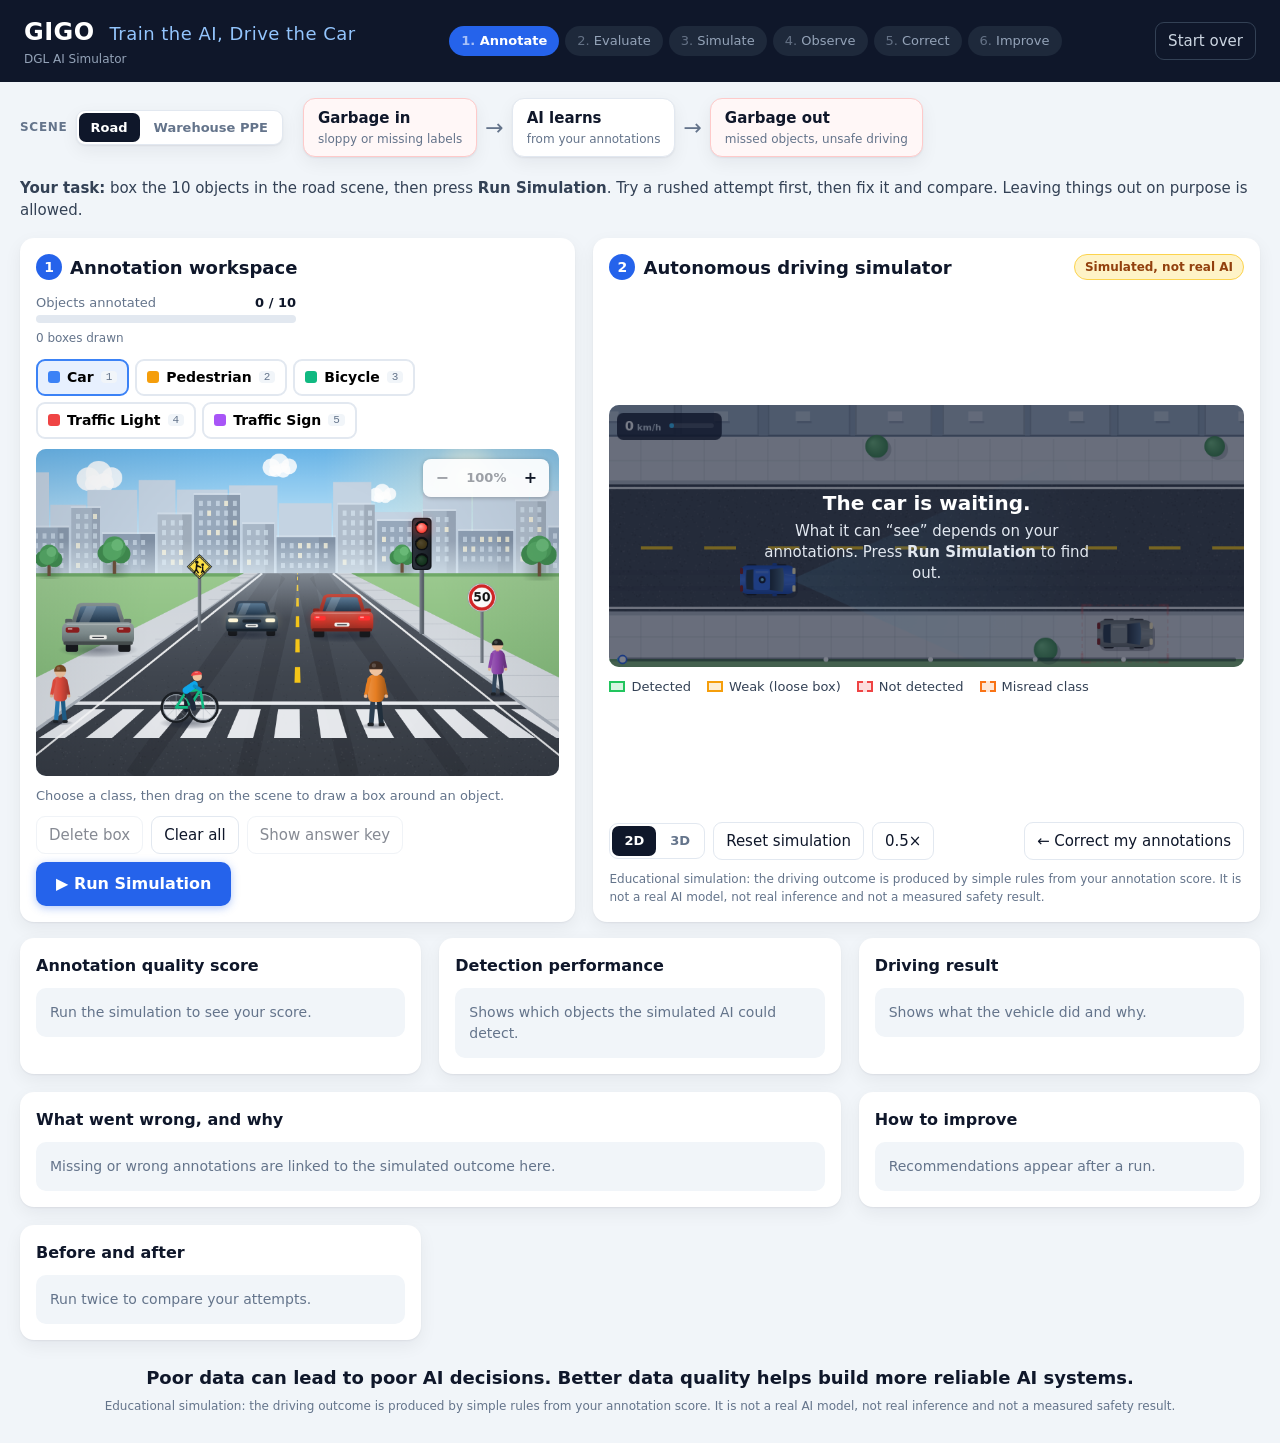
==== index.html @ 75713b83 "Add GIGO annotation/sim app with road and warehouse PPE scenes" ====
<!doctype html>
<html lang="en">
<head>
<meta charset="utf-8">
<meta name="viewport" content="width=device-width, initial-scale=1">
<title>GIGO – Train the AI, Drive the Car</title>
<link rel="stylesheet" href="css/styles.css">
</head>
<body>
<header class="topbar">
  <div class="brand">
    <h1>GIGO <span id="tagline">Train the AI, Drive the Car</span></h1>
    <p>DGL AI Simulator</p>
  </div>
  <ol id="stepper" class="stepper" aria-label="Learning cycle">
    <li>Annotate</li><li>Evaluate</li><li>Simulate</li><li>Observe</li><li>Correct</li><li>Improve</li>
  </ol>
  <button id="btn-startover" class="ghost" type="button">Start over</button>
</header>

<section class="intro" aria-label="What this is">
  <div class="scene-pick">
    <span class="scene-pick-label">Scene</span>
    <div class="seg" role="group" aria-label="Choose a scene">
      <button id="btn-scene-road" type="button" aria-pressed="true">Road</button>
      <button id="btn-scene-warehouse" type="button" aria-pressed="false">Warehouse PPE</button>
    </div>
  </div>
  <div class="flow">
    <div class="node bad">Garbage in<small>sloppy or missing labels</small></div>
    <div class="arrow">&rarr;</div>
    <div class="node">AI learns<small>from your annotations</small></div>
    <div class="arrow">&rarr;</div>
    <div class="node bad">Garbage out<small id="garbage-out">missed objects, unsafe driving</small></div>
  </div>
  <p id="intro-text"></p>
</section>

<main class="panels">
  <section class="panel" id="panel-annotate" aria-labelledby="h-annot">
    <div class="panel-head">
      <h2 id="h-annot"><span class="num">1</span> Annotation workspace</h2>
      <div class="progress" aria-live="polite">
        <div class="progress-top"><span>Objects annotated</span><b id="progress-count">0 / 10</b></div>
        <div class="bar"><div id="progress-fill"></div></div>
        <small id="progress-boxes">0 boxes drawn</small>
      </div>
    </div>
    <div id="class-bar" class="class-bar" role="group" aria-label="Object class"></div>
    <div class="stage"><canvas id="annot-canvas" width="800" height="500" aria-label="Road scene to annotate"></canvas></div>
    <p id="hint" class="hint"></p>
    <div class="toolbar">
      <button id="btn-delete" type="button" class="ghost" disabled>Delete box</button>
      <button id="btn-clear" type="button" class="ghost">Clear all</button>
      <button id="btn-key" type="button" class="ghost" aria-pressed="false" title="Available after your first run">Show answer key</button>
      <span class="spacer"></span>
      <button id="btn-run" type="button" class="primary">&#9654; Run Simulation</button>
    </div>
  </section>

  <section class="panel" id="panel-sim" aria-labelledby="h-sim">
    <div class="panel-head">
      <h2 id="h-sim"><span class="num">2</span> <span id="sim-title">Autonomous driving simulator</span></h2>
      <span class="badge" title="The outcome comes from simple rules, not a real AI model">Simulated, not real AI</span>
    </div>
    <div class="stage sim-stage">
      <canvas id="sim-canvas" width="800" height="330" aria-label="Top-down driving simulation"></canvas>
      <div id="sim-overlay" class="overlay">
        <div id="sim-idle"></div>
      </div>
    </div>
    <ul class="legend">
      <li><i style="--c:#22c55e"></i>Detected</li>
      <li><i style="--c:#f59e0b"></i>Weak (loose box)</li>
      <li><i style="--c:#ef4444" class="dash"></i>Not detected</li>
      <li><i style="--c:#f97316" class="dash"></i>Misread class</li>
    </ul>
    <div class="toolbar">
      <div id="view-seg" class="seg" role="group" aria-label="Camera view">
        <button id="btn-view-2d" type="button" aria-pressed="true" title="Top-down view">2D</button>
        <button id="btn-view-3d" type="button" aria-pressed="false" title="Chase-camera view">3D</button>
      </div>
      <button id="btn-reset-sim" type="button" class="ghost">Reset simulation</button>
      <button id="btn-speed" type="button" class="ghost" title="Playback speed">0.5&times;</button>
      <button id="btn-pause" type="button" class="ghost" aria-pressed="false" hidden>&#10074;&#10074; Pause</button>
      <button id="btn-skip" type="button" class="ghost" hidden>Skip to result</button>
      <span class="spacer"></span>
      <button id="btn-correct" type="button" class="ghost">&larr; Correct my annotations</button>
    </div>
    <p class="note disclaimer-text"></p>
  </section>
</main>

<section id="results" class="results" aria-label="Results and feedback">
  <article class="card">
    <h3>Annotation quality score</h3>
    <p id="score-empty" class="empty">Run the simulation to see your score.</p>
    <div id="score-body" hidden>
      <div class="score-top"><div id="score-gauge" class="gauge"></div><div id="score-band" class="bandrow"></div></div>
      <ul id="score-metrics" class="metrics"></ul>
    </div>
  </article>

  <article class="card">
    <h3>Detection performance</h3>
    <p id="detect-empty" class="empty">Shows which objects the simulated AI could detect.</p>
    <div id="detect-body" hidden>
      <p id="detect-sum" class="sum"></p>
      <ul id="detect-list" class="detect"></ul>
      <small class="muted">Click a row to see where the object is.</small>
    </div>
  </article>

  <article class="card">
    <h3 id="drive-title">Driving result</h3>
    <p id="drive-empty" class="empty">Shows what the vehicle did and why.</p>
    <div id="drive-body" hidden>
      <div id="drive-head" class="outcome"></div>
      <div id="drive-chips" class="stats"></div>
      <ul id="drive-log" class="log"></ul>
    </div>
  </article>

  <article class="card wide">
    <h3>What went wrong, and why</h3>
    <p id="why-empty" class="empty">Missing or wrong annotations are linked to the simulated outcome here.</p>
    <div id="why-body" hidden><ul id="why-list" class="why"></ul></div>
  </article>

  <article class="card">
    <h3>How to improve</h3>
    <p id="fix-empty" class="empty">Recommendations appear after a run.</p>
    <div id="fix-body" hidden>
      <ul id="fix-list" class="fix"></ul>
      <button id="btn-correct2" type="button" class="primary small" onclick="document.getElementById('btn-correct').click()">Correct and run again</button>
    </div>
  </article>

  <article class="card">
    <h3>Before and after</h3>
    <p id="compare-empty" class="empty">Run twice to compare your attempts.</p>
    <div id="compare-body" hidden>
      <p id="compare-note" class="muted"></p>
      <table id="compare-table" class="compare"></table>
    </div>
  </article>
</section>

<footer class="foot">
  <p id="core-message" class="core"></p>
  <p class="disclaimer-text"></p>
</footer>

<script src="js/config.js"></script>
<script src="js/scene.js"></script>
<script src="js/warehouse.js"></script>
<script src="js/evaluator.js"></script>
<script src="js/annotator.js"></script>
<script src="js/simulator.js"></script>
<script src="js/sim-3d.js"></script>
<script src="js/sim-view.js"></script>
<script src="js/ppe-sim.js"></script>
<script src="js/ppe-view.js"></script>
<script src="js/feedback.js"></script>
<script src="js/app.js"></script>
</body>
</html>
---- css/styles.css ----
:root {
  --bg: #f1f5f9; --card: #ffffff; --ink: #0f172a; --muted: #64748b; --line: #e2e8f0;
  --brand: #2563eb; --brand-ink: #1e40af; --ok: #16a34a; --warn: #d97706; --bad: #dc2626; --mid: #ea580c;
  --radius: 14px; --ease-out: cubic-bezier(.16, 1, .3, 1); --shadow: 0 1px 2px rgba(15,23,42,.06), 0 6px 18px rgba(15,23,42,.06);
}
* { box-sizing: border-box; }
html { scroll-behavior: smooth; }
body { margin: 0; background: var(--bg); color: var(--ink); font: 15px/1.5 system-ui, -apple-system, "Segoe UI", Roboto, sans-serif; }
button { font: inherit; cursor: pointer; }
button:disabled { cursor: not-allowed; opacity: .5; }
h1, h2, h3, p { margin: 0; }

/* header */
.topbar { display: flex; align-items: center; gap: 24px; padding: 14px 24px; background: #0f172a; color: #fff; flex-wrap: wrap; }
.brand h1 { font-size: 24px; letter-spacing: .02em; font-weight: 800; }
.brand h1 span { font-weight: 500; color: #93c5fd; margin-left: 6px; font-size: 18px; }
.brand p { font-size: 12px; color: #94a3b8; }
.stepper { list-style: none; display: flex; gap: 6px; margin: 0 auto; padding: 0; flex-wrap: wrap; }
.stepper li { padding: 5px 12px; border-radius: 999px; font-size: 13px; background: #1e293b; color: #94a3b8; counter-increment: s; }
.stepper li::before { content: counter(s) ". "; opacity: .6; }
.stepper { counter-reset: s; }
.stepper li.done { color: #bbf7d0; }
.stepper li.active { background: var(--brand); color: #fff; font-weight: 700; }
.ghost { background: transparent; border: 1px solid var(--line); color: inherit; border-radius: 9px; padding: 7px 12px; }
.topbar .ghost { border-color: #334155; color: #cbd5e1; }
.ghost:hover:not(:disabled) { background: rgba(100,116,139,.12); }
.ghost[aria-pressed="true"] { background: #fef3c7; border-color: #f59e0b; color: #92400e; }
.primary { background: var(--brand); color: #fff; border: 0; border-radius: 10px; padding: 10px 20px; font-weight: 700; font-size: 16px; box-shadow: 0 2px 8px rgba(37,99,235,.35); }
.primary:hover:not(:disabled) { background: var(--brand-ink); }
.primary.small { padding: 8px 14px; font-size: 14px; margin-top: 10px; }
:focus-visible { outline: 3px solid #93c5fd; outline-offset: 2px; }

/* intro */
.intro { max-width: 1500px; margin: 16px auto 0; padding: 0 20px; display: flex; gap: 20px; align-items: center; flex-wrap: wrap; }
.flow { display: flex; align-items: center; gap: 8px; }
.node { background: var(--card); border: 1px solid var(--line); border-radius: 12px; padding: 8px 14px; font-weight: 700; box-shadow: var(--shadow); }
.node small { display: block; font-weight: 400; color: var(--muted); font-size: 12px; }
.node.bad { border-color: #fecaca; background: #fff7f7; }
.arrow { color: var(--muted); font-size: 22px; }
.intro p { flex: 1 1 320px; color: #334155; }

/* panels */
.panels { max-width: 1500px; margin: 16px auto; padding: 0 20px; display: grid; grid-template-columns: minmax(0, 1fr) minmax(0, 1.2fr); gap: 18px; }
.panel { background: var(--card); border-radius: var(--radius); box-shadow: var(--shadow); padding: 16px; min-width: 0; display: flex; flex-direction: column; gap: 10px; }
.panel-head { display: flex; justify-content: space-between; align-items: flex-start; gap: 12px; flex-wrap: wrap; }
.panel h2 { font-size: 18px; display: flex; align-items: center; gap: 8px; }
.num { display: inline-grid; place-items: center; width: 26px; height: 26px; border-radius: 50%; background: var(--brand); color: #fff; font-size: 14px; }
.badge { background: #fef3c7; color: #92400e; border: 1px solid #fcd34d; border-radius: 999px; font-size: 12px; font-weight: 700; padding: 3px 10px; }
.progress { min-width: 200px; flex: 0 1 260px; }
.progress-top { display: flex; justify-content: space-between; font-size: 13px; color: var(--muted); }
.progress-top b { color: var(--ink); }
.bar { height: 8px; background: var(--line); border-radius: 99px; overflow: hidden; margin: 3px 0; }
.bar > div { height: 100%; width: 100%; transform-origin: left; transform: scaleX(0); background: linear-gradient(90deg, #38bdf8, #2563eb); transition: transform .3s var(--ease-out); }
.progress small { color: var(--muted); font-size: 12px; }

.class-bar { display: flex; gap: 6px; flex-wrap: wrap; }
.cls { display: inline-flex; align-items: center; gap: 7px; padding: 6px 10px; border-radius: 9px; border: 2px solid var(--line); background: #fff; font-weight: 600; font-size: 14px; }
.cls i { width: 12px; height: 12px; border-radius: 3px; background: var(--c); }
.cls kbd { font: 11px ui-monospace, monospace; color: var(--muted); background: var(--bg); border-radius: 4px; padding: 0 5px; }
.cls.on { border-color: var(--c); background: color-mix(in srgb, var(--c) 12%, #fff); }

.stage { position: relative; border-radius: 10px; overflow: hidden; background: #cbd5e1; line-height: 0; }
.stage canvas { width: 100%; height: auto; display: block; touch-action: none; }
canvas.locked { opacity: .92; }
.hint { color: var(--muted); font-size: 13px; min-height: 20px; }
.toolbar { display: flex; gap: 8px; align-items: center; flex-wrap: wrap; }
.spacer { flex: 1; }
.seg { display: inline-flex; border: 1px solid var(--line); border-radius: 9px; padding: 2px; gap: 2px; }
.seg button { background: transparent; border: 0; border-radius: 7px; padding: 5px 12px; font-weight: 700; font-size: 13px; color: var(--muted); transition: background-color .15s var(--ease-out), color .15s var(--ease-out); }
.seg button:hover:not([aria-pressed="true"]) { background: rgba(100,116,139,.12); color: var(--ink); }
.seg button[aria-pressed="true"] { background: var(--ink); color: #fff; }
.overlay { position: absolute; inset: 0; display: grid; place-items: center; background: rgba(15,23,42,.55); color: #fff; text-align: center; line-height: 1.4; padding: 20px; }
.overlay[hidden] { display: none; }
.overlay strong { font-size: 20px; display: block; margin-bottom: 4px; }
.overlay p { color: #e2e8f0; max-width: 340px; margin: 0 auto; }
.legend { list-style: none; display: flex; gap: 16px; flex-wrap: wrap; margin: 0; padding: 0; font-size: 13px; color: #334155; }
.legend i { display: inline-block; width: 16px; height: 11px; border: 2px solid var(--c); background: color-mix(in srgb, var(--c) 18%, transparent); margin-right: 6px; vertical-align: -1px; }
.legend i.dash { border-style: dashed; }
.note { font-size: 12px; color: var(--muted); }

/* results */
.results { max-width: 1500px; margin: 0 auto 16px; padding: 0 20px; display: grid; grid-template-columns: repeat(3, 1fr); gap: 18px; scroll-margin-top: 12px; }
.card { background: var(--card); border-radius: var(--radius); box-shadow: var(--shadow); padding: 16px; min-width: 0; }
.card.wide { grid-column: span 2; }
.card h3 { font-size: 16px; margin-bottom: 10px; }
.empty { color: var(--muted); font-size: 14px; background: var(--bg); border-radius: 10px; padding: 14px; }
.muted { color: var(--muted); font-size: 12px; }
.score-top { display: flex; align-items: center; gap: 16px; }
.gauge { width: 120px; flex: none; }
.bandrow { display: flex; flex-direction: column; gap: 6px; align-items: flex-start; }
.band { color: #fff; font-weight: 800; border-radius: 8px; padding: 4px 14px; font-size: 18px; }
.risk { color: var(--muted); font-weight: 600; }
.metrics { list-style: none; padding: 0; margin: 12px 0 0; display: grid; gap: 4px; font-size: 14px; }
.metrics li { display: flex; justify-content: space-between; border-bottom: 1px dashed var(--line); padding: 2px 0; }
.metrics b.zero { color: #94a3b8; font-weight: 600; }
.metrics b.ok { color: var(--ok); } .metrics b.warn { color: var(--warn); } .metrics b.bad { color: var(--bad); } .metrics b.mid { color: var(--mid); }
.sum { font-weight: 700; margin-bottom: 8px; }
.detect { list-style: none; margin: 0 0 6px; padding: 0; display: grid; gap: 4px; }
.det-row { width: 100%; display: grid; grid-template-columns: auto 1fr auto; gap: 8px; align-items: center; text-align: left; background: #f8fafc; border: 1px solid var(--line); border-radius: 8px; padding: 5px 8px; font-size: 13px; }
.det-row:hover { background: #eef2ff; border-color: #c7d2fe; }
.det-name { overflow: hidden; text-overflow: ellipsis; white-space: nowrap; }
.tag-crit { font-style: normal; font-size: 10px; font-weight: 800; text-transform: uppercase; color: var(--bad); border: 1px solid #fecaca; border-radius: 4px; padding: 0 4px; margin-left: 6px; }
.det-iou { color: var(--muted); font-size: 12px; font-variant-numeric: tabular-nums; }
.chip { font-size: 11px; font-weight: 800; border-radius: 99px; padding: 2px 9px; min-width: 88px; text-align: center; color: #fff; }
.chip.ok { background: var(--ok); } .chip.warn { background: var(--warn); } .chip.bad { background: var(--bad); } .chip.mid { background: var(--mid); }
.outcome { border-radius: 10px; padding: 10px 12px 10px 38px; display: grid; gap: 2px; border: 1px solid; position: relative; }
.outcome::before { content: ''; position: absolute; left: 14px; top: 16px; width: 12px; height: 12px; border-radius: 50%; background: currentColor; box-shadow: 0 0 0 4px color-mix(in srgb, currentColor 18%, transparent); }
.outcome strong { font-size: 18px; }
.outcome.good { background: #f0fdf4; border-color: #bbf7d0; color: #15803d; } .outcome.warn { background: #fffbeb; border-color: #fde68a; color: #b45309; } .outcome.bad { background: #fef2f2; border-color: #fecaca; color: #b91c1c; }
.outcome span { color: #334155; }
.stats { display: flex; flex-wrap: wrap; gap: 6px; margin: 10px 0; }
.stat { background: var(--bg); border-radius: 8px; padding: 3px 9px; font-size: 13px; color: var(--muted); }
.stat b { color: var(--ink); } .stat.hot { background: #fee2e2; color: #991b1b; } .stat.hot b { color: #991b1b; }
.log { list-style: none; padding: 0; margin: 0; font-size: 13px; max-height: 150px; overflow: auto; display: grid; gap: 2px; }
.log li { padding-left: 16px; position: relative; }
.log li::before { content: ''; position: absolute; left: 3px; top: .55em; width: 7px; height: 7px; border-radius: 50%; background: var(--line); }
.log li.ok::before { background: var(--ok); } .log li.warn::before { background: var(--warn); } .log li.bad::before { background: var(--bad); }
.log time { color: var(--muted); font-variant-numeric: tabular-nums; margin-right: 4px; }
.why { list-style: none; padding: 0; margin: 0; display: grid; gap: 8px; grid-template-columns: repeat(auto-fit, minmax(300px, 1fr)); }
.why li { background: #fffbeb; border: 1px solid #fde68a; border-radius: 10px; padding: 10px 12px; }
.why li.crit { background: #fef2f2; border-color: #fecaca; }
.why li.allgood { background: #f0fdf4; border-color: #bbf7d0; grid-column: 1 / -1; }
.why strong { display: block; margin-bottom: 2px; }
.why p { font-size: 14px; color: #334155; }
.fix { margin: 0; padding-left: 18px; display: grid; gap: 6px; font-size: 14px; }
.compare { width: 100%; border-collapse: collapse; font-size: 14px; margin-top: 6px; }
.compare th, .compare td { padding: 6px 8px; border-bottom: 1px solid var(--line); text-align: left; }
.compare thead th, .compare tr:first-child th { color: var(--muted); font-size: 12px; font-weight: 700; }
.compare td.better { color: var(--ok); font-weight: 800; background: #f0fdf4; }
.compare td.worse { color: var(--bad); font-weight: 800; background: #fef2f2; }

.foot { max-width: 1500px; margin: 0 auto; padding: 8px 20px 28px; text-align: center; color: var(--muted); font-size: 12px; }
.core { font-size: 18px; font-weight: 800; color: var(--ink); margin-bottom: 6px; }

@media (max-width: 1000px) {
  .panels { grid-template-columns: 1fr; }
  .results { grid-template-columns: 1fr; }
  .card.wide { grid-column: auto; }
  .stepper { margin: 0; }
}
/* motion */
button { transition: background-color .15s, border-color .15s, color .15s, box-shadow .15s, transform .1s; }
button:active:not(:disabled) { transform: translateY(1px) scale(.98); }
.stepper li { transition: background-color .25s, color .25s; }
.cls { transition: border-color .15s, background-color .15s; }
@keyframes rise { from { opacity: 0; transform: translateY(8px); } }
@keyframes arc { from { stroke-dasharray: 0 400; } }
[id$="-body"]:not([hidden]) { animation: rise .4s var(--ease-out) both; }
.results > :nth-child(2) [id$="-body"] { animation-delay: 60ms; }
.results > :nth-child(3) [id$="-body"] { animation-delay: 120ms; }
.results > :nth-child(4) [id$="-body"] { animation-delay: 180ms; }
.results > :nth-child(5) [id$="-body"], .results > :nth-child(6) [id$="-body"] { animation-delay: 220ms; }
.detect li { animation: rise .35s var(--ease-out) both; }
.gauge-arc { animation: arc .9s var(--ease-out) both; }
.det-row { transition: background-color .15s, border-color .15s; }

@media (prefers-reduced-motion: reduce) {
  html { scroll-behavior: auto; }
  *, *::before, *::after { animation-duration: 1ms !important; animation-delay: 0ms !important; transition-duration: 1ms !important; }
  button:active:not(:disabled) { transform: none; }
}

.zoom-ctl { position: absolute; right: 10px; top: 10px; display: flex; gap: 2px; padding: 3px; line-height: 1; background: rgba(255,255,255,.92); border-radius: 8px; box-shadow: 0 1px 4px rgba(0,0,0,.25); }
.zoom-ctl button { min-width: 32px; height: 32px; padding: 0 6px; border: 0; border-radius: 6px; background: transparent; color: #111827; font: 600 16px system-ui, sans-serif; cursor: pointer; }
.zoom-ctl button.zoom-val { min-width: 52px; font-size: 13px; }
.zoom-ctl button:hover:not(:disabled) { background: #e2e8f0; }
.zoom-ctl button:disabled { opacity: .4; cursor: default; }

/* sim panel: centre the view (and its legend) between the header and the controls */
#panel-sim .sim-stage { margin-top: auto; }
#panel-sim > .toolbar { margin-top: auto; }

/* scene picker */
.scene-pick { display: flex; align-items: center; gap: 8px; }
.scene-pick-label { font-size: 12px; font-weight: 700; text-transform: uppercase; letter-spacing: .06em; color: var(--muted); }
.scene-pick .seg { background: var(--card); box-shadow: var(--shadow); }
.seg[hidden] { display: none; }
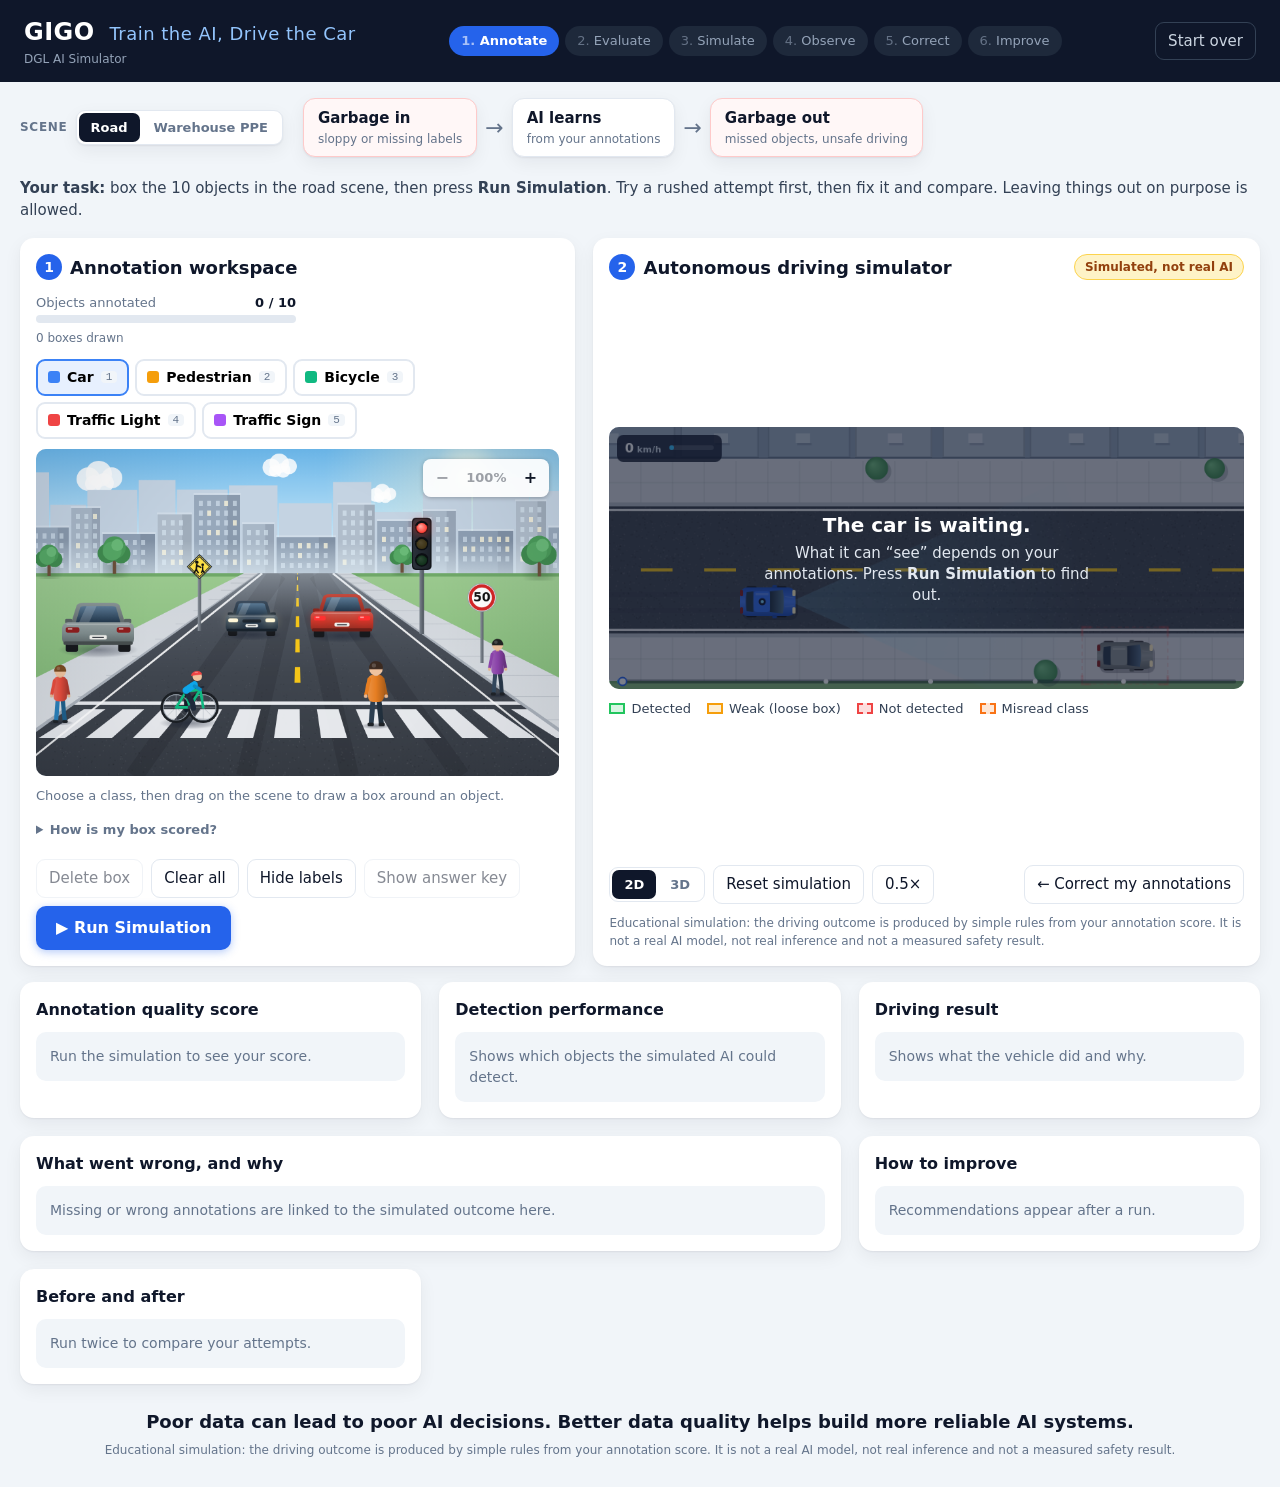
==== commit 339f8875: "Loosen box matching, add hide-labels button, explain box fit in plain terms Match threshold lowered " ====
--- a/index.html
+++ b/index.html
@@ -49,9 +49,20 @@
     <div id="class-bar" class="class-bar" role="group" aria-label="Object class"></div>
     <div class="stage"><canvas id="annot-canvas" width="800" height="500" aria-label="Road scene to annotate"></canvas></div>
     <p id="hint" class="hint"></p>
+    <details class="fit-help">
+      <summary>How is my box scored?</summary>
+      <p>The <b>fit</b> score says how well your box sits on the object. 100% is exact; 0% means not touching. Too big, too small or shifted lowers it.</p>
+      <ul>
+        <li><b>Under 30%</b>: the AI does not see the object.</li>
+        <li><b>30% to 75%</b>: the AI sees it, but late or unsure, and you score less.</li>
+        <li><b>75% or more</b>: the AI sees it reliably.</li>
+        <li><b>80% or more</b>: full points for that box.</li>
+      </ul>
+    </details>
     <div class="toolbar">
       <button id="btn-delete" type="button" class="ghost" disabled>Delete box</button>
       <button id="btn-clear" type="button" class="ghost">Clear all</button>
+      <button id="btn-labels" type="button" class="ghost" aria-pressed="false" title="Hide the class names on your boxes">Hide labels</button>
       <button id="btn-key" type="button" class="ghost" aria-pressed="false" title="Available after your first run">Show answer key</button>
       <span class="spacer"></span>
       <button id="btn-run" type="button" class="primary">&#9654; Run Simulation</button>
--- a/css/styles.css
+++ b/css/styles.css
@@ -175,3 +175,8 @@
 .scene-pick-label { font-size: 12px; font-weight: 700; text-transform: uppercase; letter-spacing: .06em; color: var(--muted); }
 .scene-pick .seg { background: var(--card); box-shadow: var(--shadow); }
 .seg[hidden] { display: none; }
+
+.fit-help { font-size: 13px; color: var(--muted); margin: 4px 0 10px; }
+.fit-help summary { cursor: pointer; font-weight: 600; }
+.fit-help p, .fit-help ul { margin: 6px 0 0; }
+.fit-help ul { padding-left: 18px; }
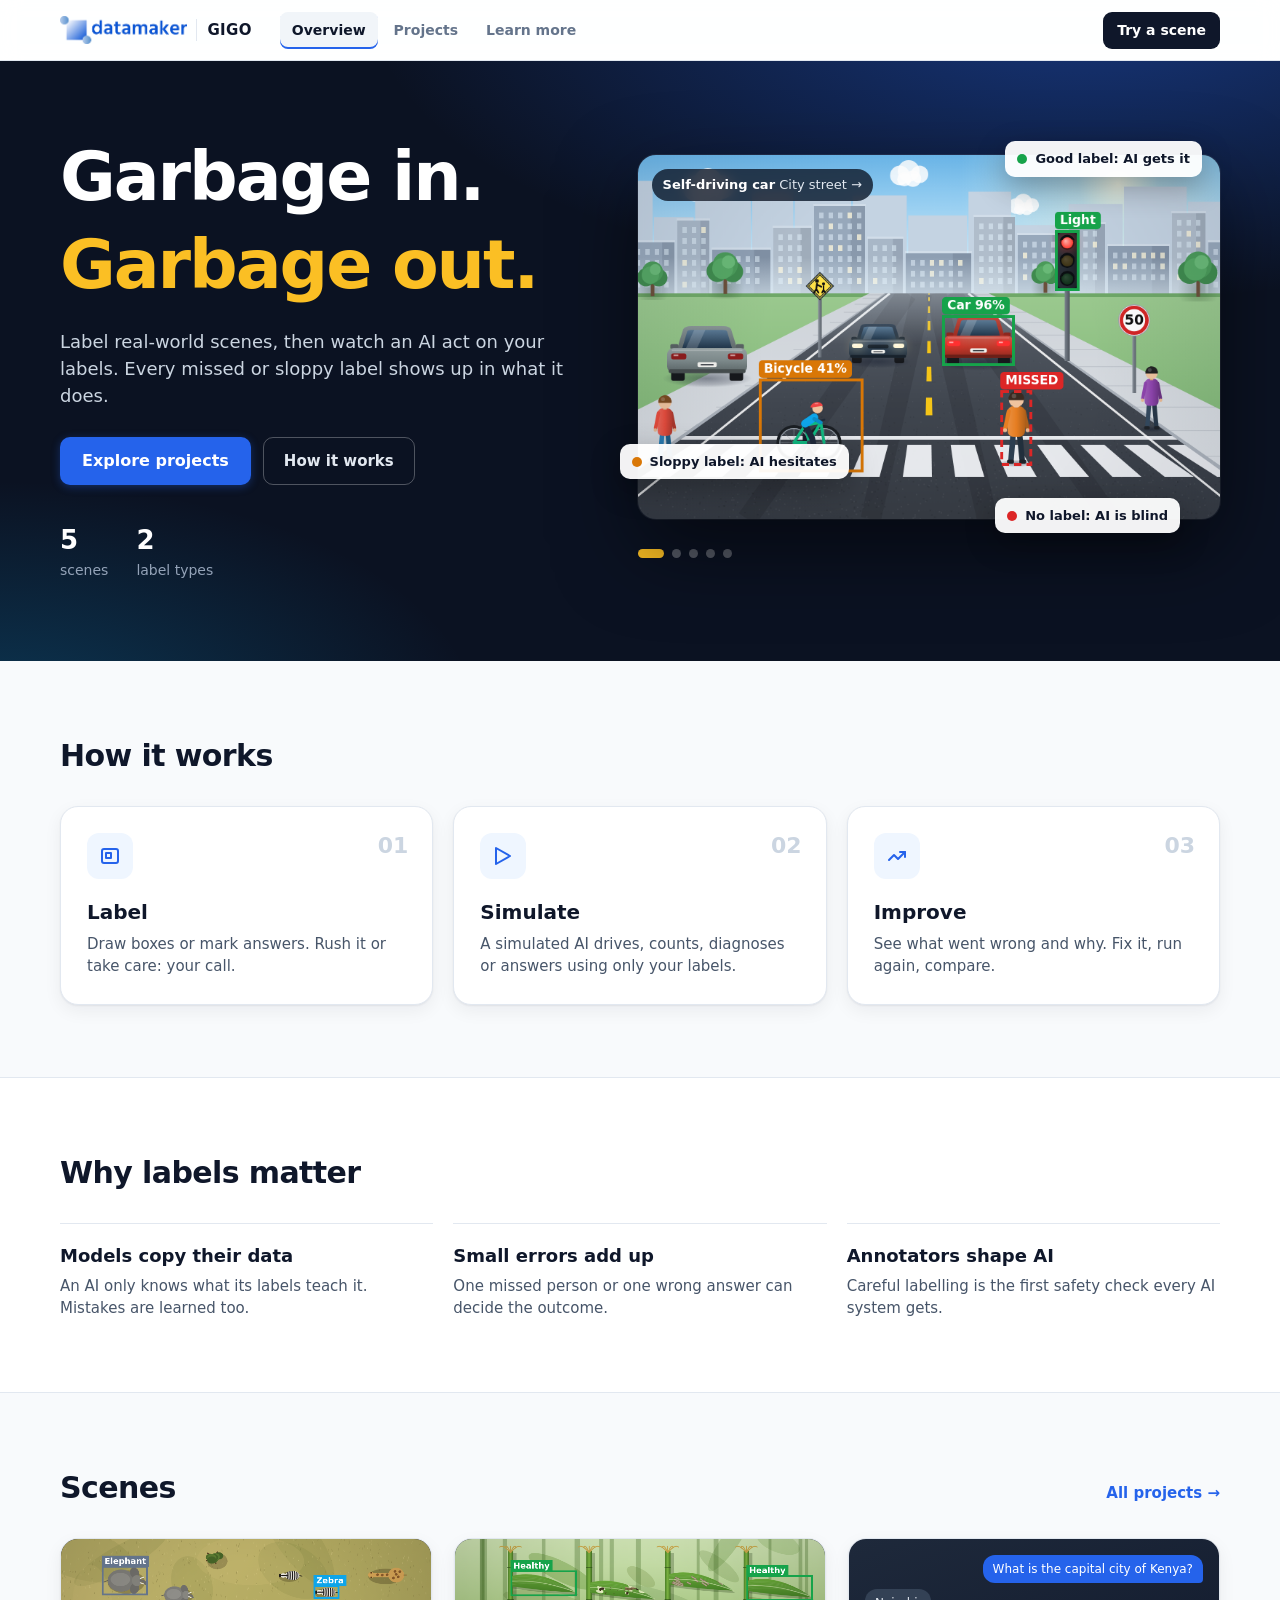
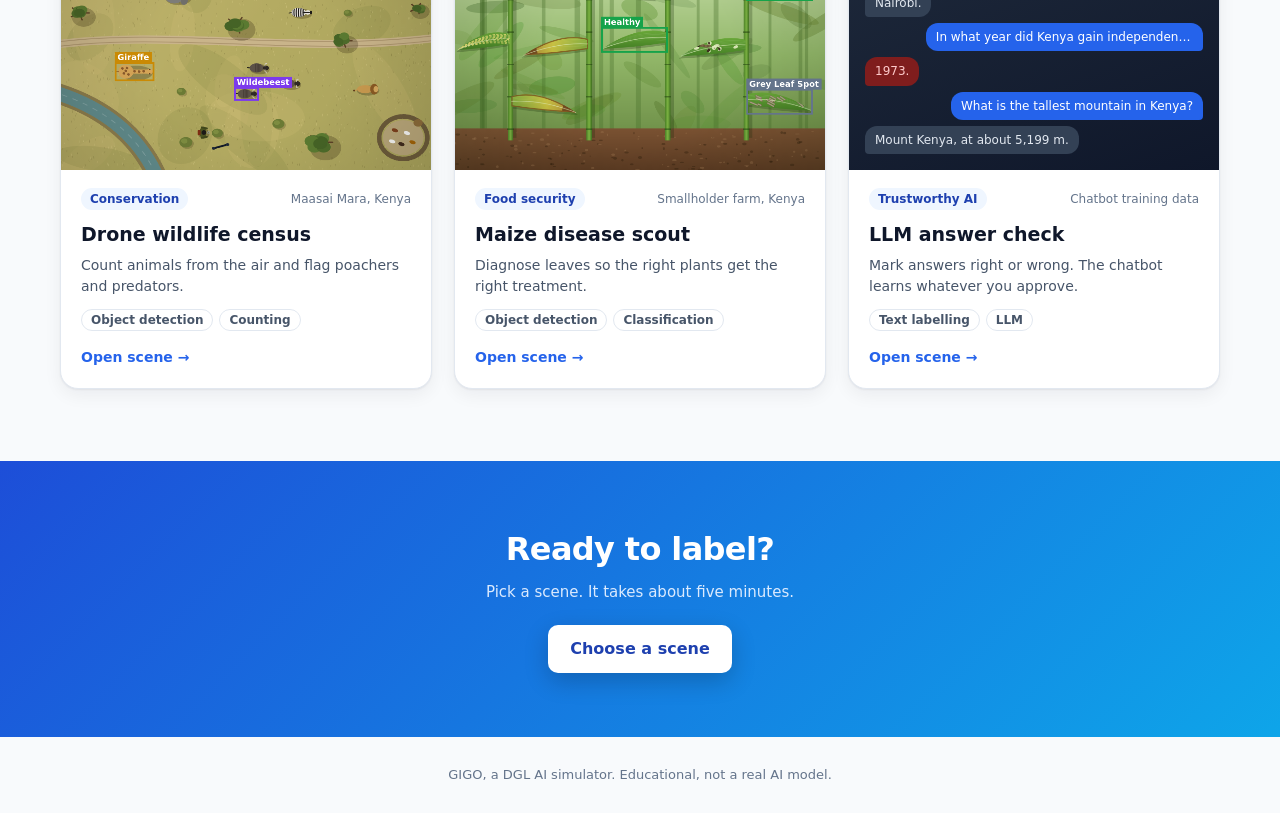
==== commit 037638eb: "Multi-page site, drone/crop/LLM scenes, hero slideshow, aligned sim panels - Overview, projects gall" ====
--- a/index.html
+++ b/index.html
@@ -3,176 +3,113 @@
 <head>
 <meta charset="utf-8">
 <meta name="viewport" content="width=device-width, initial-scale=1">
-<title>GIGO – Train the AI, Drive the Car</title>
+<link rel="icon" type="image/png" href="assets/favicon.png">
+<link rel="apple-touch-icon" href="assets/favicon.png">
+<title>GIGO – Train the AI, See Results in Realtime</title>
+<meta name="description" content="Label data, then watch an AI act on it. A hands-on simulator for AI data annotation.">
 <link rel="stylesheet" href="css/styles.css">
+<link rel="stylesheet" href="css/site.css">
 </head>
-<body>
-<header class="topbar">
-  <div class="brand">
-    <h1>GIGO <span id="tagline">Train the AI, Drive the Car</span></h1>
-    <p>DGL AI Simulator</p>
-  </div>
-  <ol id="stepper" class="stepper" aria-label="Learning cycle">
-    <li>Annotate</li><li>Evaluate</li><li>Simulate</li><li>Observe</li><li>Correct</li><li>Improve</li>
-  </ol>
-  <button id="btn-startover" class="ghost" type="button">Start over</button>
-</header>
+<body class="site">
+<script src="js/nav.js"></script>
 
-<section class="intro" aria-label="What this is">
-  <div class="scene-pick">
-    <span class="scene-pick-label">Scene</span>
-    <div class="seg" role="group" aria-label="Choose a scene">
-      <button id="btn-scene-road" type="button" aria-pressed="true">Road</button>
-      <button id="btn-scene-warehouse" type="button" aria-pressed="false">Warehouse PPE</button>
-    </div>
-  </div>
-  <div class="flow">
-    <div class="node bad">Garbage in<small>sloppy or missing labels</small></div>
-    <div class="arrow">&rarr;</div>
-    <div class="node">AI learns<small>from your annotations</small></div>
-    <div class="arrow">&rarr;</div>
-    <div class="node bad">Garbage out<small id="garbage-out">missed objects, unsafe driving</small></div>
-  </div>
-  <p id="intro-text"></p>
-</section>
-
-<main class="panels">
-  <section class="panel" id="panel-annotate" aria-labelledby="h-annot">
-    <div class="panel-head">
-      <h2 id="h-annot"><span class="num">1</span> Annotation workspace</h2>
-      <div class="progress" aria-live="polite">
-        <div class="progress-top"><span>Objects annotated</span><b id="progress-count">0 / 10</b></div>
-        <div class="bar"><div id="progress-fill"></div></div>
-        <small id="progress-boxes">0 boxes drawn</small>
+<main>
+  <section class="hero">
+    <div class="hero-in">
+      <div class="hero-copy">
+        <h1>Garbage in.<br><span>Garbage out.</span></h1>
+        <p class="lead">Label real-world scenes, then watch an AI act on your labels. Every missed or sloppy label shows up in what it does.</p>
+        <div class="hero-ctas">
+          <a class="btn primary" href="projects.html">Explore projects</a>
+          <a class="btn ghost-light" href="#how">How it works</a>
+        </div>
+        <ul class="hero-facts">
+          <li><b>5</b> scenes</li>
+          <li><b>2</b> label types</li>
+        </ul>
       </div>
-    </div>
-    <div id="class-bar" class="class-bar" role="group" aria-label="Object class"></div>
-    <div class="stage"><canvas id="annot-canvas" width="800" height="500" aria-label="Road scene to annotate"></canvas></div>
-    <p id="hint" class="hint"></p>
-    <details class="fit-help">
-      <summary>How is my box scored?</summary>
-      <p>The <b>fit</b> score says how well your box sits on the object. 100% is exact; 0% means not touching. Too big, too small or shifted lowers it.</p>
-      <ul>
-        <li><b>Under 30%</b>: the AI does not see the object.</li>
-        <li><b>30% to 75%</b>: the AI sees it, but late or unsure, and you score less.</li>
-        <li><b>75% or more</b>: the AI sees it reliably.</li>
-        <li><b>80% or more</b>: full points for that box.</li>
-      </ul>
-    </details>
-    <div class="toolbar">
-      <button id="btn-delete" type="button" class="ghost" disabled>Delete box</button>
-      <button id="btn-clear" type="button" class="ghost">Clear all</button>
-      <button id="btn-labels" type="button" class="ghost" aria-pressed="false" title="Hide the class names on your boxes">Hide labels</button>
-      <button id="btn-key" type="button" class="ghost" aria-pressed="false" title="Available after your first run">Show answer key</button>
-      <span class="spacer"></span>
-      <button id="btn-run" type="button" class="primary">&#9654; Run Simulation</button>
+      <figure class="hero-visual" aria-roledescription="carousel" aria-label="Scenes">
+        <div class="hs-stage"></div>
+        <a class="hs-label" href="play.html"></a>
+        <figcaption class="float f1"><i class="dot ok"></i>Good label: AI gets it</figcaption>
+        <figcaption class="float f2"><i class="dot warn"></i>Sloppy label: AI hesitates</figcaption>
+        <figcaption class="float f3"><i class="dot bad"></i>No label: AI is blind</figcaption>
+        <div class="hs-dots"></div>
+      </figure>
     </div>
   </section>
 
-  <section class="panel" id="panel-sim" aria-labelledby="h-sim">
-    <div class="panel-head">
-      <h2 id="h-sim"><span class="num">2</span> <span id="sim-title">Autonomous driving simulator</span></h2>
-      <span class="badge" title="The outcome comes from simple rules, not a real AI model">Simulated, not real AI</span>
-    </div>
-    <div class="stage sim-stage">
-      <canvas id="sim-canvas" width="800" height="330" aria-label="Top-down driving simulation"></canvas>
-      <div id="sim-overlay" class="overlay">
-        <div id="sim-idle"></div>
+  <section class="sect" id="how">
+    <div class="band-in">
+      <h2 class="sec-title">How it works</h2>
+      <div class="hero-cards">
+        <article class="hcard">
+          <span class="hc-icon" aria-hidden="true"><svg viewBox="0 0 24 24"><rect x="4" y="5" width="16" height="14" rx="2"/><path d="M8 9h5v5H8z"/></svg></span>
+          <span class="hc-step">01</span>
+          <h3>Label</h3>
+          <p>Draw boxes or mark answers. Rush it or take care: your call.</p>
+        </article>
+        <article class="hcard">
+          <span class="hc-icon" aria-hidden="true"><svg viewBox="0 0 24 24"><path d="M5 4l14 8-14 8z"/></svg></span>
+          <span class="hc-step">02</span>
+          <h3>Simulate</h3>
+          <p>A simulated AI drives, counts, diagnoses or answers using only your labels.</p>
+        </article>
+        <article class="hcard">
+          <span class="hc-icon" aria-hidden="true"><svg viewBox="0 0 24 24"><path d="M4 16l5-5 4 4 7-7"/><path d="M15 8h5v5"/></svg></span>
+          <span class="hc-step">03</span>
+          <h3>Improve</h3>
+          <p>See what went wrong and why. Fix it, run again, compare.</p>
+        </article>
       </div>
     </div>
-    <ul class="legend">
-      <li><i style="--c:#22c55e"></i>Detected</li>
-      <li><i style="--c:#f59e0b"></i>Weak (loose box)</li>
-      <li><i style="--c:#ef4444" class="dash"></i>Not detected</li>
-      <li><i style="--c:#f97316" class="dash"></i>Misread class</li>
-    </ul>
-    <div class="toolbar">
-      <div id="view-seg" class="seg" role="group" aria-label="Camera view">
-        <button id="btn-view-2d" type="button" aria-pressed="true" title="Top-down view">2D</button>
-        <button id="btn-view-3d" type="button" aria-pressed="false" title="Chase-camera view">3D</button>
+  </section>
+
+  <section class="sect alt">
+    <div class="band-in">
+      <h2 class="sec-title">Why labels matter</h2>
+      <div class="why-grid">
+        <article class="wcard"><h3>Models copy their data</h3><p>An AI only knows what its labels teach it. Mistakes are learned too.</p></article>
+        <article class="wcard"><h3>Small errors add up</h3><p>One missed person or one wrong answer can decide the outcome.</p></article>
+        <article class="wcard"><h3>Annotators shape AI</h3><p>Careful labelling is the first safety check every AI system gets.</p></article>
       </div>
-      <button id="btn-reset-sim" type="button" class="ghost">Reset simulation</button>
-      <button id="btn-speed" type="button" class="ghost" title="Playback speed">0.5&times;</button>
-      <button id="btn-pause" type="button" class="ghost" aria-pressed="false" hidden>&#10074;&#10074; Pause</button>
-      <button id="btn-skip" type="button" class="ghost" hidden>Skip to result</button>
-      <span class="spacer"></span>
-      <button id="btn-correct" type="button" class="ghost">&larr; Correct my annotations</button>
     </div>
-    <p class="note disclaimer-text"></p>
+  </section>
+
+  <section class="sect">
+    <div class="band-in">
+      <div class="sec-head">
+        <h2 class="sec-title">Scenes</h2>
+        <a class="more" href="projects.html">All projects &rarr;</a>
+      </div>
+      <div id="teaser" class="gallery"></div>
+    </div>
+  </section>
+
+  <section class="cta-band">
+    <div class="band-in">
+      <h2>Ready to label?</h2>
+      <p>Pick a scene. It takes about five minutes.</p>
+      <a class="btn primary" href="projects.html">Choose a scene</a>
+    </div>
   </section>
 </main>
 
-<section id="results" class="results" aria-label="Results and feedback">
-  <article class="card">
-    <h3>Annotation quality score</h3>
-    <p id="score-empty" class="empty">Run the simulation to see your score.</p>
-    <div id="score-body" hidden>
-      <div class="score-top"><div id="score-gauge" class="gauge"></div><div id="score-band" class="bandrow"></div></div>
-      <ul id="score-metrics" class="metrics"></ul>
-    </div>
-  </article>
-
-  <article class="card">
-    <h3>Detection performance</h3>
-    <p id="detect-empty" class="empty">Shows which objects the simulated AI could detect.</p>
-    <div id="detect-body" hidden>
-      <p id="detect-sum" class="sum"></p>
-      <ul id="detect-list" class="detect"></ul>
-      <small class="muted">Click a row to see where the object is.</small>
-    </div>
-  </article>
-
-  <article class="card">
-    <h3 id="drive-title">Driving result</h3>
-    <p id="drive-empty" class="empty">Shows what the vehicle did and why.</p>
-    <div id="drive-body" hidden>
-      <div id="drive-head" class="outcome"></div>
-      <div id="drive-chips" class="stats"></div>
-      <ul id="drive-log" class="log"></ul>
-    </div>
-  </article>
-
-  <article class="card wide">
-    <h3>What went wrong, and why</h3>
-    <p id="why-empty" class="empty">Missing or wrong annotations are linked to the simulated outcome here.</p>
-    <div id="why-body" hidden><ul id="why-list" class="why"></ul></div>
-  </article>
-
-  <article class="card">
-    <h3>How to improve</h3>
-    <p id="fix-empty" class="empty">Recommendations appear after a run.</p>
-    <div id="fix-body" hidden>
-      <ul id="fix-list" class="fix"></ul>
-      <button id="btn-correct2" type="button" class="primary small" onclick="document.getElementById('btn-correct').click()">Correct and run again</button>
-    </div>
-  </article>
-
-  <article class="card">
-    <h3>Before and after</h3>
-    <p id="compare-empty" class="empty">Run twice to compare your attempts.</p>
-    <div id="compare-body" hidden>
-      <p id="compare-note" class="muted"></p>
-      <table id="compare-table" class="compare"></table>
-    </div>
-  </article>
-</section>
-
-<footer class="foot">
-  <p id="core-message" class="core"></p>
-  <p class="disclaimer-text"></p>
-</footer>
+<footer class="site-foot"><p>GIGO, a DGL AI simulator. Educational, not a real AI model.</p></footer>
 
 <script src="js/config.js"></script>
 <script src="js/scene.js"></script>
 <script src="js/warehouse.js"></script>
-<script src="js/evaluator.js"></script>
-<script src="js/annotator.js"></script>
-<script src="js/simulator.js"></script>
-<script src="js/sim-3d.js"></script>
-<script src="js/sim-view.js"></script>
-<script src="js/ppe-sim.js"></script>
-<script src="js/ppe-view.js"></script>
-<script src="js/feedback.js"></script>
-<script src="js/app.js"></script>
+<script src="js/drone.js"></script>
+<script src="js/crop.js"></script>
+<script src="js/llm.js"></script>
+<script src="js/gallery.js"></script>
+<script src="js/hero.js"></script>
+<script>
+  (function (G) {
+    G.renderGallery(document.getElementById('teaser'), ['drone', 'crop', 'llm']);
+    G.initHero(document.querySelector('.hero-visual'));
+  })(window.GIGO);
+</script>
 </body>
 </html>
--- a/css/styles.css
+++ b/css/styles.css
@@ -30,17 +30,8 @@
 .primary.small { padding: 8px 14px; font-size: 14px; margin-top: 10px; }
 :focus-visible { outline: 3px solid #93c5fd; outline-offset: 2px; }
 
-/* intro */
-.intro { max-width: 1500px; margin: 16px auto 0; padding: 0 20px; display: flex; gap: 20px; align-items: center; flex-wrap: wrap; }
-.flow { display: flex; align-items: center; gap: 8px; }
-.node { background: var(--card); border: 1px solid var(--line); border-radius: 12px; padding: 8px 14px; font-weight: 700; box-shadow: var(--shadow); }
-.node small { display: block; font-weight: 400; color: var(--muted); font-size: 12px; }
-.node.bad { border-color: #fecaca; background: #fff7f7; }
-.arrow { color: var(--muted); font-size: 22px; }
-.intro p { flex: 1 1 320px; color: #334155; }
-
 /* panels */
-.panels { max-width: 1500px; margin: 16px auto; padding: 0 20px; display: grid; grid-template-columns: minmax(0, 1fr) minmax(0, 1.2fr); gap: 18px; }
+.panels { max-width: 1500px; margin: 16px auto; padding: 0 20px; display: grid; grid-template-columns: minmax(0, 1fr) minmax(0, 1fr); gap: 18px; }
 .panel { background: var(--card); border-radius: var(--radius); box-shadow: var(--shadow); padding: 16px; min-width: 0; display: flex; flex-direction: column; gap: 10px; }
 .panel-head { display: flex; justify-content: space-between; align-items: flex-start; gap: 12px; flex-wrap: wrap; }
 .panel h2 { font-size: 18px; display: flex; align-items: center; gap: 8px; }
@@ -166,17 +157,8 @@
 .zoom-ctl button:hover:not(:disabled) { background: #e2e8f0; }
 .zoom-ctl button:disabled { opacity: .4; cursor: default; }
 
-/* sim panel: centre the view (and its legend) between the header and the controls */
-#panel-sim .sim-stage { margin-top: auto; }
-#panel-sim > .toolbar { margin-top: auto; }
-
-/* scene picker */
-.scene-pick { display: flex; align-items: center; gap: 8px; }
-.scene-pick-label { font-size: 12px; font-weight: 700; text-transform: uppercase; letter-spacing: .06em; color: var(--muted); }
-.scene-pick .seg { background: var(--card); box-shadow: var(--shadow); }
-.seg[hidden] { display: none; }
-
-.fit-help { font-size: 13px; color: var(--muted); margin: 4px 0 10px; }
-.fit-help summary { cursor: pointer; font-weight: 600; }
-.fit-help p, .fit-help ul { margin: 6px 0 0; }
-.fit-help ul { padding-left: 18px; }
+/* both panels: the view fills the space between header and controls, so the two stages line up
+   (the sim canvas is a wide strip, so it sits centred on a dark backdrop) */
+.panel > .toolbar { margin-top: auto; }
+#panel-sim .sim-stage { flex: 1 1 auto; display: flex; flex-direction: column; justify-content: center; background: #0f172a; min-height: 0; }
+#panel-sim .sim-stage .chat { flex: 1 1 auto; height: auto; min-height: 420px; }
--- a/css/site.css
+++ b/css/site.css
@@ -0,0 +1,210 @@
+/* GIGO – site pages (nav, overview, projects, learn) and the new scene components (text labelling, chat). */
+[hidden] { display: none !important; }
+a { color: inherit; }
+
+/* ---- top nav */
+.sitenav { position: sticky; top: 0; z-index: 50; background: rgba(255,255,255,.88); backdrop-filter: saturate(1.4) blur(10px); -webkit-backdrop-filter: saturate(1.4) blur(10px); border-bottom: 1px solid var(--line); }
+.sitenav-in { max-width: 1200px; margin: 0 auto; padding: 0 20px; height: 60px; display: flex; align-items: center; gap: 28px; }
+.app .sitenav-in { max-width: 1500px; }
+.logo { display: inline-flex; align-items: center; gap: 9px; font-weight: 800; font-size: 18px; letter-spacing: .02em; text-decoration: none; }
+.logo img { height: 28px; width: auto; display: block; }
+.logo-app { padding-left: 10px; border-left: 1px solid var(--line); color: var(--ink); font-size: 15px; }
+.sitenav nav { display: flex; gap: 4px; overflow-x: auto; scrollbar-width: none; }
+.sitenav nav::-webkit-scrollbar { display: none; }
+.sitenav nav a { text-decoration: none; color: var(--muted); font-weight: 600; font-size: 14px; padding: 8px 12px; border-radius: 8px; white-space: nowrap; transition: color .15s, background-color .15s; }
+.sitenav nav a:hover { color: var(--ink); background: var(--bg); }
+.sitenav nav a[aria-current="page"] { color: var(--ink); background: var(--bg); box-shadow: inset 0 -2px 0 var(--brand); }
+.nav-cta { margin-left: auto; text-decoration: none; font-weight: 700; font-size: 14px; color: #fff; background: var(--ink); padding: 8px 14px; border-radius: 9px; white-space: nowrap; }
+.nav-cta:hover { background: var(--brand); }
+
+/* ---- buttons as links */
+.btn { display: inline-flex; align-items: center; justify-content: center; text-decoration: none; }
+.btn.primary { padding: 12px 22px; }
+.ghost-light { border: 1px solid rgba(255,255,255,.28); color: #e2e8f0; border-radius: 10px; padding: 11px 20px; font-weight: 700; }
+.ghost-light:hover { background: rgba(255,255,255,.08); }
+
+/* ---- hero */
+.site { background: #f8fafc; }
+.hero { background: radial-gradient(1200px 500px at 85% -10%, rgba(37,99,235,.45), transparent 60%), radial-gradient(800px 400px at 0% 110%, rgba(14,165,233,.25), transparent 60%), #0b1222; color: #fff; overflow: hidden; }
+.hero-in { max-width: 1200px; margin: 0 auto; padding: 72px 20px 80px; display: grid; grid-template-columns: 1fr 1.1fr; gap: 48px; align-items: center; }
+.eyebrow { font-size: 12px; font-weight: 800; text-transform: uppercase; letter-spacing: .12em; color: #60a5fa; margin-bottom: 14px; }
+.hero h1 { font-size: clamp(40px, 6vw, 68px); line-height: 1.3; letter-spacing: -.03em; font-weight: 850; }
+.hero h1 span { color: #fbbf24; }
+.lead { font-size: 18px; color: #cbd5e1; margin-top: 18px; max-width: 520px; }
+.hero-ctas { display: flex; gap: 12px; margin-top: 28px; flex-wrap: wrap; }
+.hero-facts { list-style: none; padding: 0; margin: 36px 0 0; display: flex; gap: 28px; color: #94a3b8; font-size: 14px; }
+.hero-facts b { display: block; color: #fff; font-size: 26px; font-weight: 800; }
+.hero-visual { position: relative; margin: 0; min-width: 0; }
+.hs-stage { position: relative; aspect-ratio: 8 / 5; border-radius: 18px; overflow: hidden; background: #0f172a; box-shadow: 0 30px 80px rgba(0,0,0,.5), 0 0 0 1px rgba(255,255,255,.08); }
+.hs-stage canvas { position: absolute; inset: 0; width: 100%; height: 100%; display: block; transition: opacity .5s var(--ease-out); }
+.hs-stage canvas.off { opacity: 0; }
+.hs-label { position: absolute; top: 14px; left: 14px; max-width: calc(100% - 28px); color: #e2e8f0; background: rgba(11,18,34,.78); backdrop-filter: blur(6px); font-size: 13px; padding: 6px 11px; border-radius: 99px; text-decoration: none; white-space: nowrap; overflow: hidden; text-overflow: ellipsis; }
+.hs-label b { color: #fff; }
+.hs-label:hover b { text-decoration: underline; }
+.hs-dots { display: flex; gap: 8px; margin-top: 30px; }
+.hs-dots button { width: 9px; height: 9px; padding: 0; border: 0; border-radius: 99px; background: rgba(255,255,255,.3); cursor: pointer; transition: width .3s var(--ease-out), background .3s; }
+.hs-dots button[aria-current] { width: 26px; background: #fbbf24; }
+.hs-dots button:focus-visible { outline: 2px solid #60a5fa; outline-offset: 3px; }
+.float { position: absolute; display: inline-flex; align-items: center; gap: 8px; background: rgba(255,255,255,.95); color: var(--ink); font-size: 13px; font-weight: 700; padding: 8px 12px; border-radius: 10px; box-shadow: 0 10px 30px rgba(0,0,0,.3); animation: rise .6s var(--ease-out) both; }
+.float.f1 { top: -14px; right: 18px; animation-delay: .2s; }
+.float.f2 { bottom: 79px; left: -18px; animation-delay: .35s; }
+.float.f3 { bottom: 25px; right: 40px; animation-delay: .5s; }
+.dot { width: 10px; height: 10px; border-radius: 50%; display: inline-block; }
+.dot.ok { background: var(--ok); } .dot.warn { background: var(--warn); } .dot.bad { background: var(--bad); }
+
+/* ---- bands and section heads */
+.sect { padding: 72px 0; }
+.sect.tight { padding: 32px 0 72px; }
+.sect.alt { background: #fff; border-block: 1px solid var(--line); }
+.band-in { max-width: 1200px; margin: 0 auto; padding: 0 20px; }
+.sec-title { font-size: 30px; letter-spacing: -.02em; font-weight: 800; margin-bottom: 28px; }
+.sec-head { display: flex; align-items: baseline; justify-content: space-between; gap: 12px; }
+.more { font-weight: 700; color: var(--brand); text-decoration: none; }
+.more:hover { text-decoration: underline; }
+
+.hero-cards { display: grid; grid-template-columns: repeat(3, 1fr); gap: 20px; }
+.hcard { position: relative; background: #fff; border: 1px solid var(--line); border-radius: 18px; padding: 26px; box-shadow: var(--shadow); transition: transform .2s var(--ease-out), box-shadow .2s; }
+.hcard:hover { transform: translateY(-3px); box-shadow: 0 2px 4px rgba(15,23,42,.06), 0 16px 36px rgba(15,23,42,.1); }
+.hc-icon { display: inline-grid; place-items: center; width: 46px; height: 46px; border-radius: 12px; background: #eff6ff; }
+.hc-icon svg { width: 24px; height: 24px; fill: none; stroke: var(--brand); stroke-width: 2; stroke-linecap: round; stroke-linejoin: round; }
+.hc-step { position: absolute; top: 22px; right: 24px; font-weight: 800; color: #cbd5e1; font-size: 22px; }
+.hcard h3 { font-size: 20px; margin: 18px 0 6px; }
+.hcard p, .wcard p { color: #475569; }
+.why-grid { display: grid; grid-template-columns: repeat(3, 1fr); gap: 20px; }
+.wcard { padding-top: 18px; border-top: 1px solid var(--line); }
+.wcard h3 { font-size: 18px; margin-bottom: 6px; }
+
+/* ---- gallery */
+.gallery { display: grid; grid-template-columns: repeat(auto-fill, minmax(300px, 1fr)); gap: 22px; }
+.scene-card { display: flex; flex-direction: column; text-decoration: none; background: #fff; border: 1px solid var(--line); border-radius: 18px; overflow: hidden; box-shadow: var(--shadow); transition: transform .2s var(--ease-out), box-shadow .2s, border-color .2s; }
+.scene-card:hover { transform: translateY(-4px); border-color: #bfdbfe; box-shadow: 0 2px 4px rgba(15,23,42,.06), 0 18px 40px rgba(15,23,42,.12); }
+.thumb { aspect-ratio: 8 / 5; background: #0f172a; overflow: hidden; }
+.thumb canvas { width: 100%; height: 100%; display: block; transition: transform .4s var(--ease-out); }
+.scene-card:hover .thumb canvas { transform: scale(1.04); }
+.thumb-chat { height: 100%; padding: 16px; display: flex; flex-direction: column; gap: 6px; background: linear-gradient(160deg, #1e293b, #0f172a); font-size: 12px; line-height: 1.35; }
+.tc-user, .tc-bot { max-width: 82%; padding: 6px 10px; border-radius: 12px; white-space: nowrap; overflow: hidden; text-overflow: ellipsis; }
+.tc-user { align-self: flex-end; background: #2563eb; color: #fff; border-bottom-right-radius: 4px; }
+.tc-bot { align-self: flex-start; background: #334155; color: #e2e8f0; border-bottom-left-radius: 4px; }
+.tc-bot.bad { background: #7f1d1d; color: #fecaca; }
+.sc-body { padding: 18px 20px 20px; display: flex; flex-direction: column; gap: 6px; flex: 1; }
+.sc-top { display: flex; justify-content: space-between; gap: 8px; align-items: center; font-size: 12px; }
+.sc-issue { font-weight: 800; color: var(--brand-ink); background: #eff6ff; padding: 2px 9px; border-radius: 99px; }
+.sc-place { color: var(--muted); }
+.scene-card h3 { font-size: 19px; margin-top: 4px; }
+.scene-card p { color: #475569; font-size: 14px; }
+.tags { list-style: none; display: flex; flex-wrap: wrap; gap: 6px; padding: 0; margin: 6px 0 0; }
+.tags li { font-size: 12px; font-weight: 600; color: #475569; border: 1px solid var(--line); border-radius: 99px; padding: 1px 9px; }
+.sc-go { margin-top: auto; padding-top: 10px; font-weight: 700; color: var(--brand); font-size: 14px; }
+
+/* ---- page heads (projects, learn) */
+.page-head { background: #fff; border-bottom: 1px solid var(--line); padding: 56px 0 40px; }
+.page-head .eyebrow { color: var(--brand); }
+.page-head h1 { font-size: clamp(32px, 4.5vw, 48px); letter-spacing: -.03em; font-weight: 850; }
+.page-head .lead { color: #475569; }
+.kinds { list-style: none; padding: 0; margin: 24px 0 0; display: flex; gap: 12px; flex-wrap: wrap; }
+.kinds li { background: var(--bg); border-radius: 12px; padding: 10px 14px; font-size: 14px; color: #475569; }
+.kinds b { color: var(--ink); margin-right: 6px; }
+
+/* ---- learn */
+.learn { display: grid; gap: 18px; max-width: 860px; }
+.toc { display: flex; gap: 8px; flex-wrap: wrap; position: sticky; top: 60px; z-index: 5; background: #f8fafc; padding: 10px 0; }
+.toc a { text-decoration: none; font-size: 13px; font-weight: 700; color: #475569; background: #fff; border: 1px solid var(--line); border-radius: 99px; padding: 5px 12px; }
+.toc a:hover { border-color: var(--brand); color: var(--brand); }
+.lcard { background: #fff; border: 1px solid var(--line); border-radius: 16px; padding: 24px; scroll-margin-top: 120px; }
+.lcard h2 { font-size: 22px; margin-bottom: 10px; }
+.lcard h3 { font-size: 15px; margin: 18px 0 6px; color: var(--muted); text-transform: uppercase; letter-spacing: .06em; }
+.lcard p { color: #334155; }
+.muted-p { color: var(--muted) !important; font-size: 14px; margin-top: 10px; }
+.fit-scale { display: grid; grid-template-columns: repeat(4, 1fr); gap: 6px; margin-top: 12px; }
+.fit-scale div { border-radius: 10px; padding: 10px; font-size: 13px; color: #334155; }
+.fit-scale b { display: block; font-size: 17px; }
+.fit-scale .bad { background: #fef2f2; } .fit-scale .bad b { color: var(--bad); }
+.fit-scale .warn { background: #fffbeb; } .fit-scale .warn b { color: var(--warn); }
+.fit-scale .ok { background: #f0fdf4; } .fit-scale .ok b { color: var(--ok); }
+.fit-scale .ok2 { background: #dcfce7; } .fit-scale .ok2 b { color: #15803d; }
+.bands { display: flex; flex-wrap: wrap; gap: 6px; }
+.bands span { background: var(--c); color: #fff; font-weight: 700; font-size: 13px; border-radius: 8px; padding: 3px 10px; }
+.ltable { width: 100%; border-collapse: collapse; font-size: 15px; }
+.ltable th, .ltable td { text-align: left; padding: 9px 6px; border-bottom: 1px solid var(--line); }
+.ltable th { font-size: 12px; color: var(--muted); text-transform: uppercase; letter-spacing: .06em; }
+.gloss { display: grid; grid-template-columns: max-content 1fr; gap: 8px 20px; margin: 0; }
+.gloss dt { font-weight: 800; }
+.gloss dd { margin: 0; color: #475569; }
+.note-card { background: #fffbeb; border-color: #fde68a; }
+
+/* ---- CTA band and footer */
+.cta-band { background: linear-gradient(135deg, #1d4ed8, #0ea5e9); color: #fff; text-align: center; padding: 64px 0; }
+.cta-band h2 { font-size: 32px; letter-spacing: -.02em; }
+.cta-band p { color: #dbeafe; margin: 8px 0 22px; }
+.cta-band .btn.primary { background: #fff; color: var(--brand-ink); box-shadow: 0 8px 24px rgba(0,0,0,.2); }
+.site-foot { text-align: center; color: var(--muted); font-size: 13px; padding: 28px 20px; }
+
+/* ---- play page */
+.back { color: #93c5fd; font-size: 13px; font-weight: 600; text-decoration: none; }
+.back:hover { text-decoration: underline; }
+.topbar .brand h1 { font-size: 22px; }
+#task { font-size: 13px; color: #cbd5e1; }
+.help-link { font-size: 13px; color: var(--brand); font-weight: 600; align-self: flex-start; }
+
+/* text labelling list */
+.qa-list { list-style: none; margin: 0; padding: 0; display: grid; gap: 8px; max-height: 620px; overflow: auto; }
+.qa { display: flex; gap: 12px; align-items: center; justify-content: space-between; border: 1px solid var(--line); border-radius: 12px; padding: 10px 12px; background: #fff; transition: border-color .15s, background-color .15s; }
+.qa.is-correct { border-color: #86efac; background: #f0fdf4; }
+.qa.is-wrong { border-color: #fca5a5; background: #fef2f2; }
+.qa.flash { animation: qaflash 1.6s ease-out; }
+@keyframes qaflash { 0%, 40% { box-shadow: 0 0 0 4px #facc15; } 100% { box-shadow: 0 0 0 0 transparent; } }
+.qa-body { min-width: 0; }
+.qa-q { font-size: 13px; color: var(--muted); display: flex; gap: 8px; align-items: baseline; }
+.qa-n { flex: none; font-size: 11px; font-weight: 800; color: #fff; background: var(--ink); border-radius: 6px; padding: 0 6px; }
+.qa-a { font-size: 15px; font-weight: 600; margin-top: 2px; }
+.qa-key { font-size: 12px; font-weight: 700; margin-top: 4px; }
+.qa-key.ok { color: var(--ok); } .qa-key.bad { color: var(--bad); }
+.qa-btns { display: flex; gap: 6px; flex: none; }
+.qa-btn { border: 1px solid var(--line); background: #fff; border-radius: 8px; padding: 6px 10px; font-weight: 700; font-size: 13px; color: var(--muted); white-space: nowrap; }
+.qa-btn.yes[aria-pressed="true"] { background: var(--ok); border-color: var(--ok); color: #fff; }
+.qa-btn.no[aria-pressed="true"] { background: var(--bad); border-color: var(--bad); color: #fff; }
+.qa-btn:hover:not(:disabled):not([aria-pressed="true"]) { border-color: #94a3b8; color: var(--ink); }
+
+/* chat view */
+.chat { line-height: 1.45; background: #0f172a; color: #e2e8f0; height: 420px; display: flex; flex-direction: column; }
+.chat-head { display: flex; align-items: center; gap: 8px; padding: 10px 14px; border-bottom: 1px solid #1e293b; font-size: 14px; }
+.chat-dot { width: 9px; height: 9px; border-radius: 50%; background: #22c55e; box-shadow: 0 0 0 3px rgba(34,197,94,.2); }
+.chat-score { margin-left: auto; font-size: 12px; color: #94a3b8; font-weight: 700; }
+.chat-log { flex: 1; overflow: auto; padding: 14px; display: flex; flex-direction: column; gap: 8px; }
+.msg { max-width: 82%; padding: 8px 12px; border-radius: 14px; font-size: 14px; animation: rise .25s var(--ease-out) both; }
+.msg.user { align-self: flex-end; background: #2563eb; color: #fff; border-bottom-right-radius: 4px; }
+.msg.bot { align-self: flex-start; background: #1e293b; border-bottom-left-radius: 4px; }
+.msg.bot.bad { background: #450a0a; box-shadow: inset 0 0 0 1px #7f1d1d; }
+.msg.bot.warn { background: #422006; box-shadow: inset 0 0 0 1px #713f12; }
+.msg-tag { display: inline-block; margin-left: 8px; font-style: normal; font-size: 10px; font-weight: 800; text-transform: uppercase; letter-spacing: .04em; padding: 1px 6px; border-radius: 4px; vertical-align: 1px; }
+.msg-tag.ok { background: #14532d; color: #86efac; } .msg-tag.bad { background: #7f1d1d; color: #fecaca; } .msg-tag.warn { background: #713f12; color: #fde68a; }
+.typing { letter-spacing: 3px; color: #94a3b8; animation: blink 1s infinite; }
+@keyframes blink { 50% { opacity: .35; } }
+.chat-end { align-self: center; text-align: center; border-radius: 12px; padding: 10px 18px; margin-top: 6px; display: grid; }
+.chat-end.good { background: #14532d; } .chat-end.warn { background: #713f12; } .chat-end.bad { background: #7f1d1d; }
+.chat-end span { font-size: 13px; opacity: .9; }
+
+/* ---- responsive */
+@media (max-width: 900px) {
+  .hero-in { grid-template-columns: 1fr; padding: 48px 16px 64px; gap: 40px; }
+  .hero-cards, .why-grid { grid-template-columns: 1fr; }
+  .sect { padding: 52px 0; }
+  .band-in, .sitenav-in { padding: 0 16px; }
+  .float.f2 { left: 8px; }
+}
+@media (max-width: 560px) {
+  .sitenav-in { gap: 12px; }
+  .nav-cta { display: none; }
+  .sitenav nav a { padding: 8px 8px; }
+  .fit-scale { grid-template-columns: repeat(2, 1fr); }
+  .gloss { grid-template-columns: 1fr; gap: 2px; }
+  .gloss dd { margin-bottom: 8px; }
+  .qa { flex-direction: column; align-items: stretch; }
+  .hero-facts { gap: 20px; }
+  .float { font-size: 11px; padding: 6px 9px; }
+}
+@media (prefers-reduced-motion: reduce) {
+  .hcard:hover, .scene-card:hover { transform: none; }
+  .scene-card:hover .thumb canvas { transform: none; }
+  .hs-stage canvas, .hs-dots button { transition: none; }
+}
